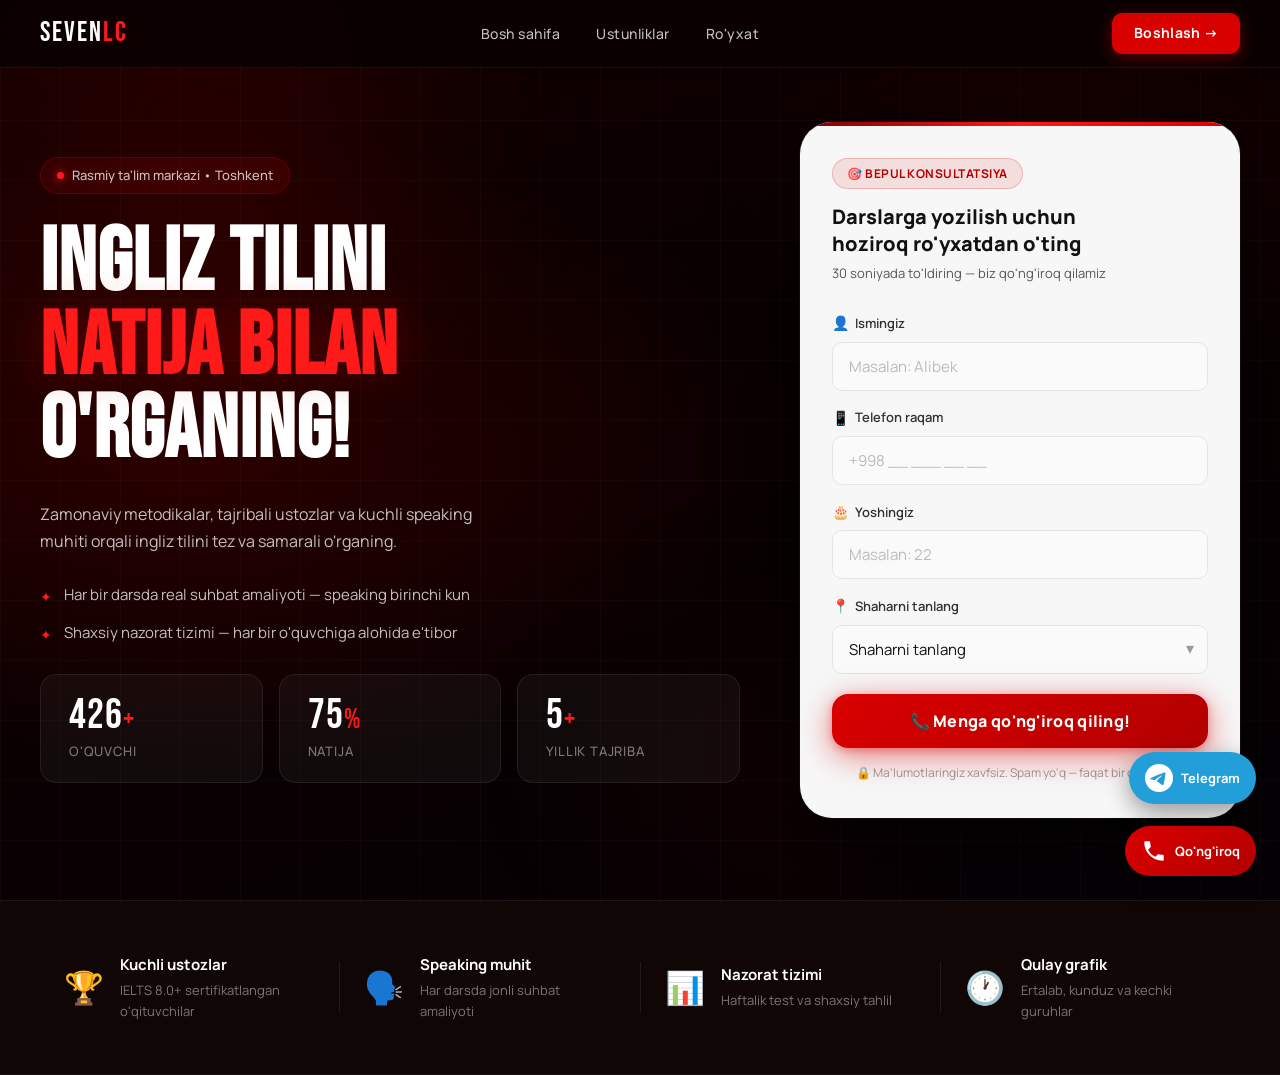
==== index (1).html @ 6c88134f "Add files via upload" ====
<!DOCTYPE html>
<html lang="uz">
<head>
  <meta charset="UTF-8" />
  <meta name="viewport" content="width=device-width, initial-scale=1.0"/>
  <title>SEVEN LC — Ingliz tili markazi</title>
  <link rel="stylesheet" href="style.css" />
  <!-- Google Fonts: Display + Body juftligi -->
  <link href="https://fonts.googleapis.com/css2?family=Bebas+Neue&family=Manrope:wght@300;400;500;600;700;800&display=swap" rel="stylesheet"/>
</head>
<body>

  <!-- ===== STICKY NAVBAR ===== -->
  <nav class="navbar" id="navbar">
    <div class="nav-inner">
      <div class="nav-logo">
        <span class="logo-seven">SEVEN</span><span class="logo-lc">LC</span>
      </div>
      <ul class="nav-links">
        <li><a href="#hero">Bosh sahifa</a></li>
        <li><a href="#features">Ustunliklar</a></li>
        <li><a href="#form">Ro'yxat</a></li>
      </ul>
      <a href="#form" class="nav-cta">Boshlash →</a>
    </div>
  </nav>

  <!-- ===== HERO SECTION ===== -->
  <section class="hero" id="hero">

    <!-- Fon dekorativ elementlari -->
    <div class="bg-orb orb1"></div>
    <div class="bg-orb orb2"></div>
    <div class="grid-lines"></div>

    <div class="hero-inner">

      <!-- ===== CHAP TOMON: Kontent ===== -->
      <div class="hero-left">

        <!-- Logo -->
        <div class="brand-badge">
          <span class="badge-dot"></span>
          <span>Rasmiy ta'lim markazi • Toshkent</span>
        </div>

        <!-- Asosiy sarlavha -->
        <h1 class="headline">
          Ingliz tilini<br/>
          <span class="headline-accent">natija bilan</span><br/>
          o'rganing!
        </h1>

        <!-- Kichik tavsif -->
        <p class="subtitle">
          Zamonaviy metodikalar, tajribali ustozlar va kuchli speaking muhiti orqali
          ingliz tilini tez va samarali o'rganing.
        </p>

        <!-- Foyda bandlari -->
        <ul class="benefits">
          <li>
            <span class="benefit-icon">✦</span>
            <span>Har bir darsda real suhbat amaliyoti — speaking birinchi kun</span>
          </li>
          <li>
            <span class="benefit-icon">✦</span>
            <span>Shaxsiy nazorat tizimi — har bir o'quvchiga alohida e'tibor</span>
          </li>
        </ul>

        <!-- Statistika kartalar -->
        <div class="stats-row">
          <div class="stat-card">
            <span class="stat-number">500<span class="stat-plus">+</span></span>
            <span class="stat-label">o'quvchi</span>
          </div>
          <div class="stat-card">
            <span class="stat-number">90<span class="stat-plus">%</span></span>
            <span class="stat-label">natija</span>
          </div>
          <div class="stat-card">
            <span class="stat-number">7<span class="stat-plus">+</span></span>
            <span class="stat-label">yillik tajriba</span>
          </div>
        </div>

      </div>

      <!-- ===== O'NG TOMON: Lead forma ===== -->
      <div class="hero-right">
        <div class="form-card" id="form">

          <!-- Forma sarlavhasi -->
          <div class="form-header">
            <div class="form-badge">🎯 Bepul konsultatsiya</div>
            <h2 class="form-title">
              Darslarga yozilish uchun<br/>hoziroq ro'yxatdan o'ting
            </h2>
            <p class="form-subtitle">30 soniyada to'ldiring — biz qo'ng'iroq qilamiz</p>
          </div>

          <!-- Forma -->
          <div class="lead-form" id="leadForm">

            <div class="field-group">
              <label class="field-label">
                <span class="label-icon">👤</span> Ismingiz
              </label>
              <input
                type="text"
                id="nameInput"
                class="field-input"
                placeholder="Masalan: Alibek"
                autocomplete="off"
              />
            </div>

            <div class="field-group">
              <label class="field-label">
                <span class="label-icon">📱</span> Telefon raqam
              </label>
              <input
                type="tel"
                id="phoneInput"
                class="field-input"
                placeholder="+998 __ ___ __ __"
                autocomplete="off"
              />
            </div>

            <div class="field-group">
              <label class="field-label">
                <span class="label-icon">🎂</span> Yoshingiz
              </label>
              <input
                type="number"
                id="ageInput"
                class="field-input"
                placeholder="Masalan: 22"
                min="5"
                max="70"
              />
            </div>

            <div class="field-group">
              <label class="field-label">
                <span class="label-icon">📍</span> Shaharni tanlang
              </label>
              <div class="select-wrapper">
                <select id="citySelect" class="field-input field-select">
                  <option value="" disabled selected>Shaharni tanlang</option>
                  <option value="toshkent">Toshkent</option>
                  <option value="samarkand">Samarqand</option>
                  <option value="buxoro">Buxoro</option>
                  <option value="namangan">Namangan</option>
                  <option value="andijon">Andijon</option>
                  <option value="fargona">Farg'ona</option>
                  <option value="qarshi">Qarshi</option>
                  <option value="nukus">Nukus</option>
                  <option value="other">Boshqa shahar</option>
                </select>
                <span class="select-arrow">▾</span>
              </div>
            </div>

            <!-- Yuborish tugmasi -->
            <button class="submit-btn" id="submitBtn" onclick="submitForm()">
              <span class="btn-text">📞 Menga qo'ng'iroq qiling!</span>
              <span class="btn-shine"></span>
            </button>

            <!-- Ishonch belgisi -->
            <p class="trust-note">
              🔒 Ma'lumotlaringiz xavfsiz. Spam yo'q — faqat bir qo'ng'iroq.
            </p>

          </div>

          <!-- Muvaffaqiyat xabari (JavaScript tomonidan ko'rsatiladi) -->
          <div class="success-message" id="successMessage">
            <div class="success-icon">🎉</div>
            <h3 class="success-title">Tabriklaymiz!</h3>
            <p class="success-text">
              Siz muvaffaqiyatli ro'yxatdan o'tdingiz.<br/>
              Tez orada mutaxassisimiz siz bilan bog'lanadi!
            </p>
            <div class="success-timer">
              <span class="timer-dot"></span>
              Odatda <strong>15 daqiqa</strong> ichida qo'ng'iroq qilamiz
            </div>
          </div>

        </div>
      </div>
      <!-- /hero-right -->

    </div>
    <!-- /hero-inner -->

  </section>
  <!-- /hero -->

  <!-- ===== FEATURE BAR ===== -->
  <section class="feature-bar" id="features">
    <div class="feature-bar-inner">

      <div class="feature-card">
        <div class="feature-icon">🏆</div>
        <div class="feature-content">
          <span class="feature-title">Kuchli ustozlar</span>
          <span class="feature-desc">IELTS 8.0+ sertifikatlangan o'qituvchilar</span>
        </div>
      </div>

      <div class="feature-divider"></div>

      <div class="feature-card">
        <div class="feature-icon">🗣️</div>
        <div class="feature-content">
          <span class="feature-title">Speaking muhit</span>
          <span class="feature-desc">Har darsda jonli suhbat amaliyoti</span>
        </div>
      </div>

      <div class="feature-divider"></div>

      <div class="feature-card">
        <div class="feature-icon">📊</div>
        <div class="feature-content">
          <span class="feature-title">Nazorat tizimi</span>
          <span class="feature-desc">Haftalik test va shaxsiy tahlil</span>
        </div>
      </div>

      <div class="feature-divider"></div>

      <div class="feature-card">
        <div class="feature-icon">🕐</div>
        <div class="feature-content">
          <span class="feature-title">Qulay grafik</span>
          <span class="feature-desc">Ertalab, kunduz va kechki guruhlar</span>
        </div>
      </div>

    </div>
  </section>
  <!-- /feature-bar -->

  <!-- ===== FLOATING BUTTONS ===== -->
  <!-- Telegram tugmasi -->
  <a
    href="https://t.me/sevenlc"
    target="_blank"
    class="float-btn float-telegram"
    title="Telegram orqali yozing"
  >
    <svg width="28" height="28" viewBox="0 0 24 24" fill="white">
      <path d="M11.944 0A12 12 0 0 0 0 12a12 12 0 0 0 12 12 12 12 0 0 0 12-12A12 12 0 0 0 12 0a12 12 0 0 0-.056 0zm4.962 7.224c.1-.002.321.023.465.14a.506.506 0 0 1 .171.325c.016.093.036.306.02.472-.18 1.898-.962 6.502-1.36 8.627-.168.9-.499 1.201-.82 1.23-.696.065-1.225-.46-1.9-.902-1.056-.693-1.653-1.124-2.678-1.8-1.185-.78-.417-1.21.258-1.91.177-.184 3.247-2.977 3.307-3.23.007-.032.014-.15-.056-.212s-.174-.041-.249-.024c-.106.024-1.793 1.14-5.061 3.345-.48.33-.913.49-1.302.48-.428-.008-1.252-.241-1.865-.44-.752-.245-1.349-.374-1.297-.789.027-.216.325-.437.893-.663 3.498-1.524 5.83-2.529 6.998-3.014 3.332-1.386 4.025-1.627 4.476-1.635z"/>
    </svg>
    <span class="float-label">Telegram</span>
  </a>

  <!-- Telefon tugmasi -->
  <a
    href="tel:+998901234567"
    class="float-btn float-phone"
    title="Qo'ng'iroq qiling"
  >
    <svg width="26" height="26" viewBox="0 0 24 24" fill="white">
      <path d="M6.62 10.79c1.44 2.83 3.76 5.14 6.59 6.59l2.2-2.2c.27-.27.67-.36 1.02-.24 1.12.37 2.33.57 3.57.57.55 0 1 .45 1 1V20c0 .55-.45 1-1 1-9.39 0-17-7.61-17-17 0-.55.45-1 1-1h3.5c.55 0 1 .45 1 1 0 1.25.2 2.45.57 3.57.11.35.03.74-.25 1.02l-2.2 2.2z"/>
    </svg>
    <span class="float-label">Qo'ng'iroq</span>
  </a>

  <script src="script.js"></script>
</body>
</html>
---- style.css ----
/* =====================================================
   SEVEN LC — Premium Red Landing Page
   Muallif: Claude | Dizayn: Dark Luxury Red
   ===================================================== */

/* ===== CSS O'ZGARUVCHILARI (Design Tokens) ===== */
:root {
  --red-900: #1a0000;
  --red-800: #2d0000;
  --red-700: #4a0000;
  --red-600: #7a0000;
  --red-500: #b30000;
  --red-400: #d90000;
  --red-300: #ff1a1a;
  --red-glow: rgba(217, 0, 0, 0.35);
  --red-soft: rgba(217, 0, 0, 0.12);

  --dark-bg: #0a0000;
  --dark-card: rgba(255,255,255,0.97);
  --dark-surface: rgba(255,255,255,0.04);

  --text-white: #ffffff;
  --text-light: rgba(255,255,255,0.75);
  --text-muted: rgba(255,255,255,0.45);
  --text-dark: #111111;
  --text-gray: #555555;

  --radius-sm: 10px;
  --radius-md: 16px;
  --radius-lg: 24px;
  --radius-xl: 32px;

  --shadow-red: 0 0 40px rgba(217,0,0,0.25), 0 0 80px rgba(217,0,0,0.1);
  --shadow-card: 0 32px 80px rgba(0,0,0,0.6), 0 8px 24px rgba(0,0,0,0.4);
  --shadow-btn: 0 8px 32px rgba(217,0,0,0.5), 0 2px 8px rgba(217,0,0,0.3);

  --font-display: 'Bebas Neue', sans-serif;
  --font-body: 'Manrope', sans-serif;

  --transition: all 0.3s cubic-bezier(0.4, 0, 0.2, 1);
}

/* ===== RESET & BASE ===== */
*, *::before, *::after {
  margin: 0;
  padding: 0;
  box-sizing: border-box;
}

html {
  scroll-behavior: smooth;
}

body {
  font-family: var(--font-body);
  background-color: var(--dark-bg);
  color: var(--text-white);
  min-height: 100vh;
  overflow-x: hidden;
  line-height: 1.6;
}

/* =====================================================
   NAVBAR
   ===================================================== */
.navbar {
  position: fixed;
  top: 0;
  left: 0;
  right: 0;
  z-index: 1000;
  padding: 0 40px;
  height: 68px;
  background: rgba(10, 0, 0, 0.85);
  backdrop-filter: blur(20px);
  -webkit-backdrop-filter: blur(20px);
  border-bottom: 1px solid rgba(255,255,255,0.06);
  transition: var(--transition);
}

.navbar.scrolled {
  background: rgba(10, 0, 0, 0.97);
  box-shadow: 0 4px 30px rgba(0,0,0,0.5);
}

.nav-inner {
  max-width: 1280px;
  margin: 0 auto;
  height: 100%;
  display: flex;
  align-items: center;
  justify-content: space-between;
}

/* Logo */
.nav-logo {
  font-family: var(--font-display);
  font-size: 28px;
  letter-spacing: 2px;
}
.logo-seven { color: var(--text-white); }
.logo-lc {
  color: var(--red-300);
  text-shadow: 0 0 20px var(--red-glow);
}

/* Nav links */
.nav-links {
  display: flex;
  list-style: none;
  gap: 36px;
}
.nav-links a {
  color: var(--text-light);
  text-decoration: none;
  font-size: 14px;
  font-weight: 500;
  letter-spacing: 0.5px;
  transition: var(--transition);
}
.nav-links a:hover {
  color: var(--red-300);
}

/* Nav CTA */
.nav-cta {
  background: var(--red-400);
  color: white;
  text-decoration: none;
  padding: 9px 22px;
  border-radius: var(--radius-sm);
  font-size: 14px;
  font-weight: 700;
  letter-spacing: 0.3px;
  transition: var(--transition);
  box-shadow: 0 4px 16px rgba(217,0,0,0.4);
}
.nav-cta:hover {
  background: var(--red-300);
  box-shadow: var(--shadow-btn);
  transform: translateY(-1px);
}

/* =====================================================
   HERO SECTION
   ===================================================== */
.hero {
  min-height: 100vh;
  padding: 100px 40px 60px;
  position: relative;
  overflow: hidden;
  display: flex;
  align-items: center;

  /* Gradient fon */
  background:
    radial-gradient(ellipse 80% 60% at 15% 50%, rgba(120,0,0,0.3) 0%, transparent 60%),
    radial-gradient(ellipse 60% 50% at 85% 20%, rgba(80,0,0,0.2) 0%, transparent 50%),
    linear-gradient(160deg, #150000 0%, #0a0000 40%, #060006 100%);
}

/* Dekorativ orb-lar (fon yorituvchi elementlar) */
.bg-orb {
  position: absolute;
  border-radius: 50%;
  pointer-events: none;
  filter: blur(80px);
}
.orb1 {
  width: 600px;
  height: 600px;
  background: radial-gradient(circle, rgba(180,0,0,0.18) 0%, transparent 70%);
  top: -150px;
  left: -100px;
  animation: orbFloat 8s ease-in-out infinite;
}
.orb2 {
  width: 400px;
  height: 400px;
  background: radial-gradient(circle, rgba(100,0,0,0.15) 0%, transparent 70%);
  bottom: -80px;
  right: 300px;
  animation: orbFloat 10s ease-in-out infinite reverse;
}

/* Grid chiziqlar (fon pattern) */
.grid-lines {
  position: absolute;
  inset: 0;
  background-image:
    linear-gradient(rgba(255,255,255,0.025) 1px, transparent 1px),
    linear-gradient(90deg, rgba(255,255,255,0.025) 1px, transparent 1px);
  background-size: 60px 60px;
  pointer-events: none;
}

@keyframes orbFloat {
  0%, 100% { transform: translateY(0px) scale(1); }
  50% { transform: translateY(-30px) scale(1.05); }
}

/* Hero ichki tartib */
.hero-inner {
  max-width: 1280px;
  margin: 0 auto;
  width: 100%;
  display: grid;
  grid-template-columns: 1fr 440px;
  gap: 60px;
  align-items: center;
  position: relative;
  z-index: 1;
}

/* =====================================================
   CHAP TOMON — Kontent
   ===================================================== */
.hero-left {
  display: flex;
  flex-direction: column;
  gap: 28px;
}

/* Brand badge */
.brand-badge {
  display: inline-flex;
  align-items: center;
  gap: 8px;
  background: var(--red-soft);
  border: 1px solid rgba(217,0,0,0.25);
  border-radius: 50px;
  padding: 7px 16px;
  font-size: 13px;
  color: var(--text-light);
  font-weight: 500;
  width: fit-content;
  animation: fadeSlideDown 0.6s ease both;
}
.badge-dot {
  width: 7px;
  height: 7px;
  border-radius: 50%;
  background: var(--red-300);
  box-shadow: 0 0 8px var(--red-300);
  animation: pulse 2s infinite;
}

@keyframes pulse {
  0%, 100% { opacity: 1; transform: scale(1); }
  50% { opacity: 0.6; transform: scale(1.3); }
}

/* Asosiy sarlavha */
.headline {
  font-family: var(--font-display);
  font-size: clamp(52px, 7vw, 88px);
  line-height: 0.95;
  letter-spacing: 1px;
  color: var(--text-white);
  animation: fadeSlideDown 0.7s ease 0.1s both;
}
.headline-accent {
  color: var(--red-300);
  text-shadow: var(--shadow-red);
  display: inline-block;
  position: relative;
}

/* Tavsif matni */
.subtitle {
  font-size: 16px;
  color: var(--text-light);
  line-height: 1.7;
  max-width: 480px;
  font-weight: 400;
  animation: fadeSlideDown 0.7s ease 0.2s both;
}

/* Foyda bandlari */
.benefits {
  list-style: none;
  display: flex;
  flex-direction: column;
  gap: 12px;
  animation: fadeSlideDown 0.7s ease 0.3s both;
}
.benefits li {
  display: flex;
  align-items: flex-start;
  gap: 12px;
  font-size: 15px;
  color: var(--text-light);
}
.benefit-icon {
  color: var(--red-300);
  font-size: 14px;
  margin-top: 3px;
  flex-shrink: 0;
}

/* ===== STATISTIKA KARTALAR ===== */
.stats-row {
  display: flex;
  gap: 16px;
  animation: fadeSlideDown 0.7s ease 0.4s both;
}

.stat-card {
  background: var(--dark-surface);
  border: 1px solid rgba(255,255,255,0.08);
  border-radius: var(--radius-md);
  padding: 20px 28px;
  display: flex;
  flex-direction: column;
  gap: 4px;
  flex: 1;
  position: relative;
  overflow: hidden;
  transition: var(--transition);
  cursor: default;
}
.stat-card::before {
  content: '';
  position: absolute;
  top: 0;
  left: 0;
  right: 0;
  height: 2px;
  background: linear-gradient(90deg, var(--red-400), var(--red-300));
  opacity: 0;
  transition: var(--transition);
}
.stat-card:hover {
  border-color: rgba(217,0,0,0.3);
  background: rgba(217,0,0,0.08);
  transform: translateY(-3px);
}
.stat-card:hover::before {
  opacity: 1;
}

.stat-number {
  font-family: var(--font-display);
  font-size: 42px;
  color: var(--text-white);
  line-height: 1;
  letter-spacing: 1px;
}
.stat-plus {
  color: var(--red-300);
  font-size: 28px;
}
.stat-label {
  font-size: 13px;
  color: var(--text-muted);
  font-weight: 500;
  text-transform: uppercase;
  letter-spacing: 0.8px;
}

/* =====================================================
   O'NG TOMON — Lead Forma
   ===================================================== */
.hero-right {
  animation: fadeSlideUp 0.8s ease 0.2s both;
}

.form-card {
  background: var(--dark-card);
  border-radius: var(--radius-xl);
  padding: 36px 32px;
  box-shadow: var(--shadow-card), 0 0 0 1px rgba(255,255,255,0.08);
  position: relative;
  overflow: hidden;
}

/* Forma yuqori dekoratsiyasi */
.form-card::before {
  content: '';
  position: absolute;
  top: 0;
  left: 0;
  right: 0;
  height: 4px;
  background: linear-gradient(90deg, var(--red-600), var(--red-300), var(--red-400));
}

/* Forma sarlavhasi */
.form-header {
  margin-bottom: 28px;
}
.form-badge {
  display: inline-block;
  background: rgba(217,0,0,0.1);
  color: var(--red-500);
  border: 1px solid rgba(217,0,0,0.2);
  border-radius: 50px;
  padding: 5px 14px;
  font-size: 12px;
  font-weight: 700;
  letter-spacing: 0.5px;
  text-transform: uppercase;
  margin-bottom: 14px;
}
.form-title {
  font-family: var(--font-body);
  font-size: 20px;
  font-weight: 800;
  color: var(--text-dark);
  line-height: 1.35;
  margin-bottom: 6px;
}
.form-subtitle {
  font-size: 13px;
  color: var(--text-gray);
}

/* ===== FORMA MAYDONLARI ===== */
.lead-form {
  display: flex;
  flex-direction: column;
  gap: 16px;
}

.field-group {
  display: flex;
  flex-direction: column;
  gap: 7px;
}

.field-label {
  font-size: 13px;
  font-weight: 600;
  color: #333;
  display: flex;
  align-items: center;
  gap: 6px;
}
.label-icon { font-size: 14px; }

.field-input {
  width: 100%;
  padding: 13px 16px;
  border: 1.5px solid #e5e5e5;
  border-radius: var(--radius-sm);
  font-size: 15px;
  font-family: var(--font-body);
  color: var(--text-dark);
  background: #fafafa;
  transition: var(--transition);
  outline: none;
  appearance: none;
  -webkit-appearance: none;
}
.field-input:focus {
  border-color: var(--red-400);
  background: white;
  box-shadow: 0 0 0 4px rgba(217,0,0,0.08);
}
.field-input::placeholder {
  color: #bbb;
}
.field-input:hover:not(:focus) {
  border-color: #ccc;
}

/* Select wrapper */
.select-wrapper {
  position: relative;
}
.field-select {
  cursor: pointer;
  padding-right: 40px;
}
.select-arrow {
  position: absolute;
  right: 14px;
  top: 50%;
  transform: translateY(-50%);
  color: #999;
  font-size: 16px;
  pointer-events: none;
}

/* ===== YUBORISH TUGMASI ===== */
.submit-btn {
  width: 100%;
  padding: 16px 24px;
  background: linear-gradient(135deg, var(--red-400), var(--red-500));
  color: white;
  border: none;
  border-radius: var(--radius-md);
  font-size: 16px;
  font-weight: 800;
  font-family: var(--font-body);
  cursor: pointer;
  transition: var(--transition);
  position: relative;
  overflow: hidden;
  margin-top: 4px;
  letter-spacing: 0.3px;
  box-shadow: var(--shadow-btn);
}
.submit-btn:hover {
  background: linear-gradient(135deg, var(--red-300), var(--red-400));
  transform: translateY(-2px);
  box-shadow: 0 12px 40px rgba(217,0,0,0.6);
}
.submit-btn:active {
  transform: translateY(0);
}

/* Tugma yaltirash effekti */
.btn-shine {
  position: absolute;
  top: 0;
  left: -100%;
  width: 60%;
  height: 100%;
  background: linear-gradient(90deg, transparent, rgba(255,255,255,0.25), transparent);
  transform: skewX(-20deg);
  animation: btnShine 3s infinite;
}
@keyframes btnShine {
  0% { left: -100%; }
  40%, 100% { left: 150%; }
}

/* Ishonch eslatmasi */
.trust-note {
  font-size: 12px;
  color: #999;
  text-align: center;
  line-height: 1.5;
}

/* =====================================================
   MUVAFFAQIYAT XABARI
   ===================================================== */
.success-message {
  display: none; /* JavaScript tomonidan ko'rsatiladi */
  flex-direction: column;
  align-items: center;
  text-align: center;
  padding: 20px 0;
  animation: successPop 0.5s cubic-bezier(0.175, 0.885, 0.32, 1.275) both;
}
.success-message.visible {
  display: flex;
}

.success-icon {
  font-size: 64px;
  margin-bottom: 16px;
  animation: iconBounce 0.6s cubic-bezier(0.175, 0.885, 0.32, 1.275) 0.2s both;
}
.success-title {
  font-size: 26px;
  font-weight: 800;
  color: var(--text-dark);
  margin-bottom: 10px;
}
.success-text {
  font-size: 15px;
  color: var(--text-gray);
  line-height: 1.6;
  margin-bottom: 20px;
}
.success-timer {
  display: flex;
  align-items: center;
  gap: 8px;
  background: rgba(217,0,0,0.08);
  border: 1px solid rgba(217,0,0,0.15);
  border-radius: 50px;
  padding: 10px 20px;
  font-size: 13px;
  color: var(--red-600);
  font-weight: 500;
}
.timer-dot {
  width: 8px;
  height: 8px;
  border-radius: 50%;
  background: var(--red-400);
  animation: pulse 1.5s infinite;
}

@keyframes successPop {
  from { opacity: 0; transform: scale(0.8); }
  to { opacity: 1; transform: scale(1); }
}
@keyframes iconBounce {
  from { transform: scale(0) rotate(-15deg); }
  to { transform: scale(1) rotate(0); }
}

/* =====================================================
   FEATURE BAR (Quyi qism)
   ===================================================== */
.feature-bar {
  background: rgba(255,255,255,0.025);
  border-top: 1px solid rgba(255,255,255,0.06);
  border-bottom: 1px solid rgba(255,255,255,0.06);
  padding: 36px 40px;
}

.feature-bar-inner {
  max-width: 1280px;
  margin: 0 auto;
  display: flex;
  align-items: center;
  gap: 0;
}

.feature-card {
  flex: 1;
  display: flex;
  align-items: center;
  gap: 16px;
  padding: 16px 24px;
  border-radius: var(--radius-md);
  transition: var(--transition);
  cursor: default;
}
.feature-card:hover {
  background: rgba(217,0,0,0.07);
}
.feature-card:hover .feature-icon {
  transform: scale(1.15);
}

.feature-icon {
  font-size: 32px;
  flex-shrink: 0;
  transition: var(--transition);
}

.feature-content {
  display: flex;
  flex-direction: column;
  gap: 3px;
}
.feature-title {
  font-size: 15px;
  font-weight: 700;
  color: var(--text-white);
}
.feature-desc {
  font-size: 13px;
  color: var(--text-muted);
}

/* Ajratuvchi chiziq */
.feature-divider {
  width: 1px;
  height: 50px;
  background: rgba(255,255,255,0.08);
  flex-shrink: 0;
}

/* =====================================================
   FLOATING BUTTONS
   ===================================================== */
.float-btn {
  position: fixed;
  right: 24px;
  display: flex;
  align-items: center;
  gap: 8px;
  padding: 12px 16px;
  border-radius: 50px;
  text-decoration: none;
  font-family: var(--font-body);
  font-size: 13px;
  font-weight: 700;
  color: white;
  z-index: 900;
  transition: var(--transition);
  box-shadow: 0 8px 24px rgba(0,0,0,0.4);
  white-space: nowrap;
}

/* Telegram tugmasi (pastdan ikkinchi) */
.float-telegram {
  bottom: 96px;
  background: #229ED9;
}
.float-telegram:hover {
  background: #1a8bbf;
  transform: translateX(-4px) scale(1.03);
  box-shadow: 0 12px 32px rgba(34,158,217,0.5);
}

/* Telefon tugmasi (eng pastda) */
.float-phone {
  bottom: 24px;
  background: linear-gradient(135deg, var(--red-400), var(--red-500));
}
.float-phone:hover {
  background: linear-gradient(135deg, var(--red-300), var(--red-400));
  transform: translateX(-4px) scale(1.03);
  box-shadow: 0 12px 32px rgba(217,0,0,0.5);
}

/* =====================================================
   ANIMATSIYALAR (Sahifa yuklanganda)
   ===================================================== */
@keyframes fadeSlideDown {
  from {
    opacity: 0;
    transform: translateY(-20px);
  }
  to {
    opacity: 1;
    transform: translateY(0);
  }
}

@keyframes fadeSlideUp {
  from {
    opacity: 0;
    transform: translateY(30px);
  }
  to {
    opacity: 1;
    transform: translateY(0);
  }
}

/* =====================================================
   MOBILE RESPONSIVE (768px dan kichik)
   ===================================================== */
@media (max-width: 900px) {
  .hero-inner {
    grid-template-columns: 1fr;
    gap: 40px;
  }

  .hero {
    padding: 90px 24px 50px;
  }

  .hero-left {
    gap: 22px;
  }

  .headline {
    font-size: clamp(44px, 12vw, 68px);
  }

  .stats-row {
    gap: 10px;
  }
  .stat-card {
    padding: 16px 20px;
  }
  .stat-number {
    font-size: 34px;
  }

  .form-card {
    padding: 28px 22px;
  }

  .navbar {
    padding: 0 20px;
  }
  .nav-links {
    display: none;
  }

  .feature-bar {
    padding: 24px 20px;
  }
  .feature-bar-inner {
    flex-direction: column;
    gap: 0;
  }
  .feature-card {
    width: 100%;
  }
  .feature-divider {
    width: 100%;
    height: 1px;
    margin: 4px 0;
  }

  .float-btn .float-label {
    display: none;
  }
  .float-btn {
    width: 52px;
    height: 52px;
    padding: 0;
    justify-content: center;
    border-radius: 50%;
  }
}

@media (max-width: 480px) {
  .stats-row {
    flex-direction: column;
  }
  .stat-card {
    flex-direction: row;
    align-items: center;
    gap: 12px;
  }
}
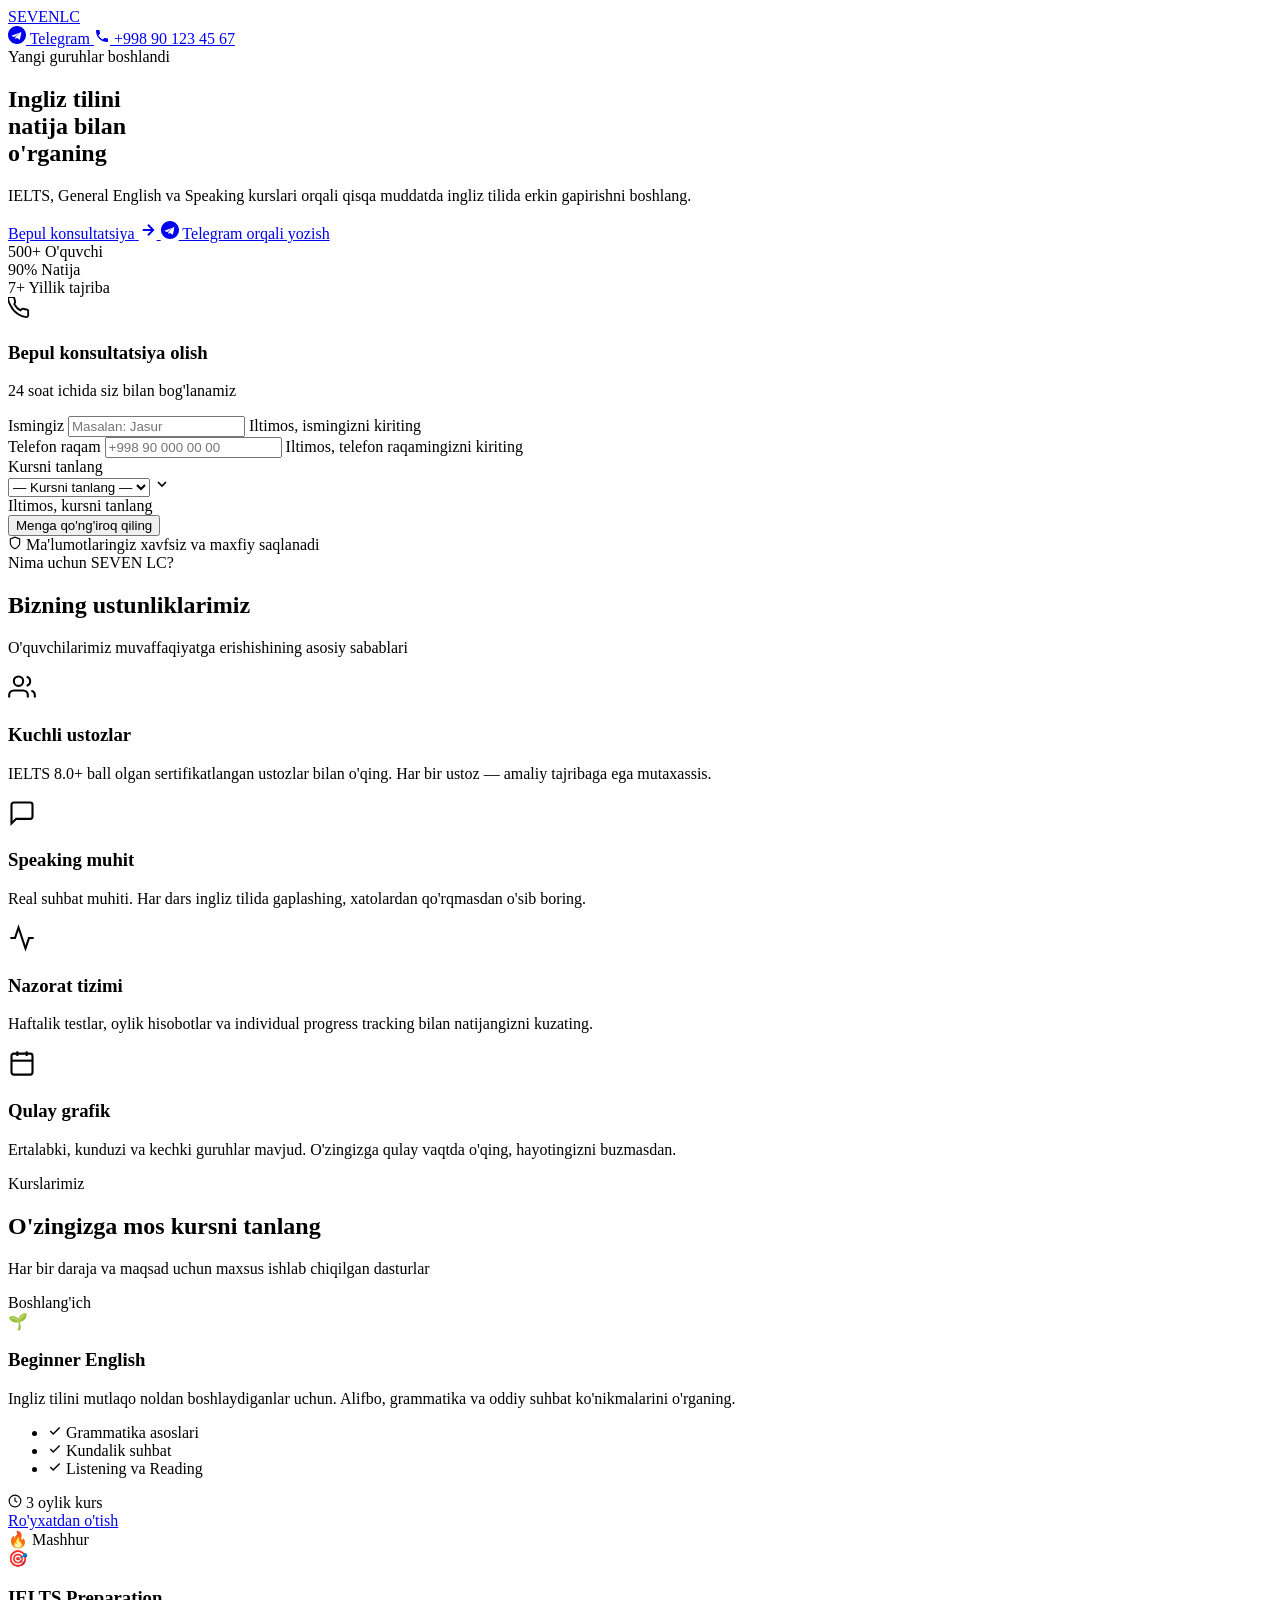
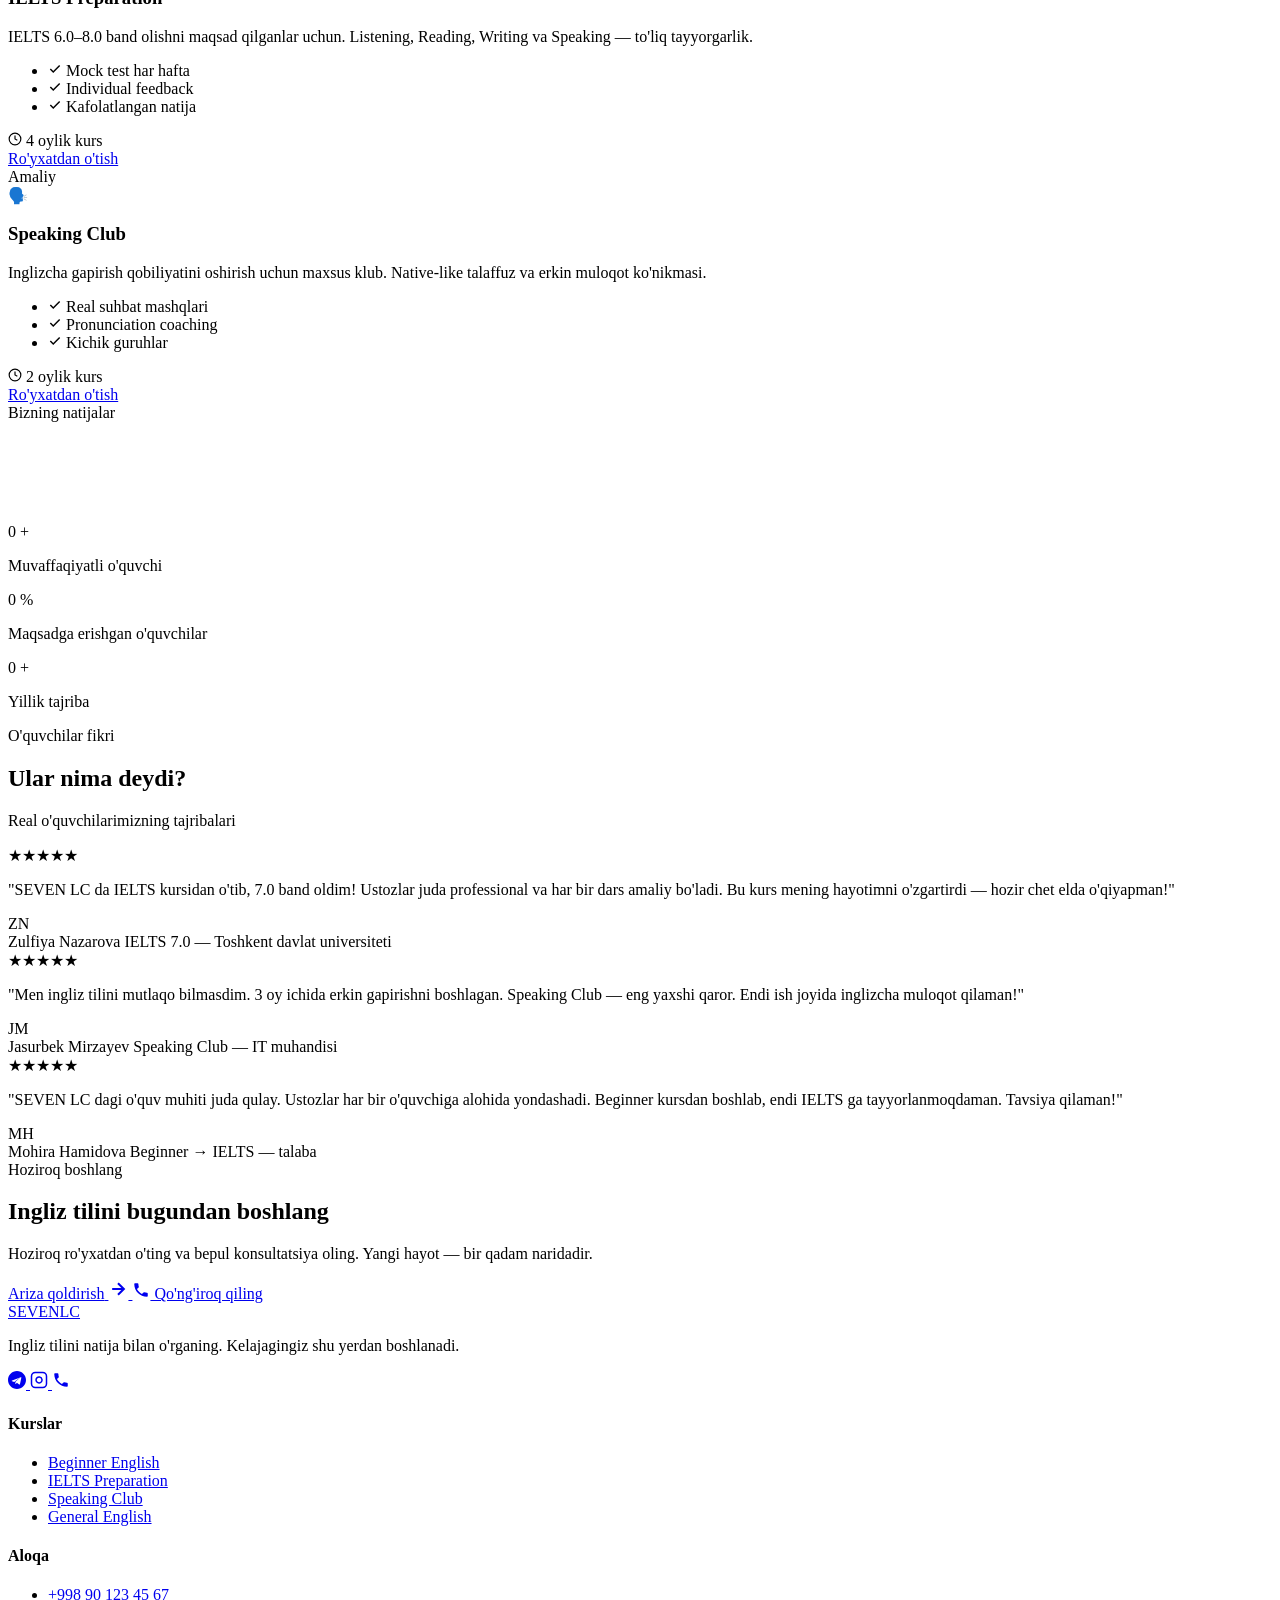
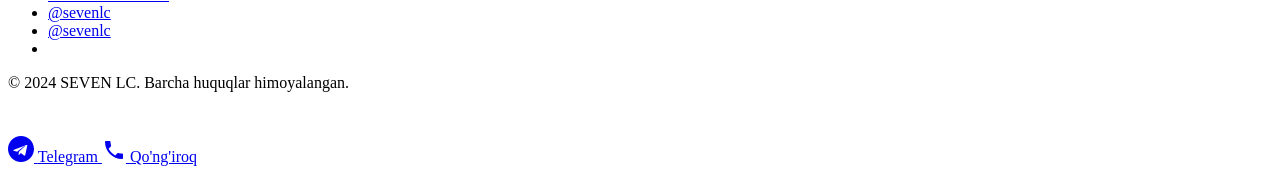
==== commit e1208e02: "Add files via upload" ====
--- a/index (1).html
+++ b/index (1).html
@@ -2,274 +2,446 @@
 <html lang="uz">
 <head>
   <meta charset="UTF-8" />
-  <meta name="viewport" content="width=device-width, initial-scale=1.0"/>
-  <title>SEVEN LC — Ingliz tili markazi</title>
+  <meta name="viewport" content="width=device-width, initial-scale=1.0" />
+  <meta name="description" content="SEVEN LC — IELTS, General English va Speaking kurslari orqali ingliz tilini tez va natija bilan o'rganing. Bepul konsultatsiya oling!" />
+  <meta name="keywords" content="ingliz tili kurslari, IELTS tayyorgarlik, Speaking club, English learning Uzbekistan" />
+  <meta property="og:title" content="SEVEN LC — Ingliz tilini natija bilan o'rganing" />
+  <meta property="og:description" content="500+ o'quvchi, 90% natija, 7+ yillik tajriba. Bepul konsultatsiya oling!" />
+  <title>SEVEN LC — Ingliz tilini natija bilan o'rganing</title>
+
+  <!-- Google Fonts -->
+  <link rel="preconnect" href="https://fonts.googleapis.com" />
+  <link rel="preconnect" href="https://fonts.gstatic.com" crossorigin />
+  <link href="https://fonts.googleapis.com/css2?family=Syne:wght@400;600;700;800&family=DM+Sans:wght@300;400;500;600&display=swap" rel="stylesheet" />
+
   <link rel="stylesheet" href="style.css" />
-  <!-- Google Fonts: Display + Body juftligi -->
-  <link href="https://fonts.googleapis.com/css2?family=Bebas+Neue&family=Manrope:wght@300;400;500;600;700;800&display=swap" rel="stylesheet"/>
 </head>
 <body>
 
-  <!-- ===== STICKY NAVBAR ===== -->
+  <!-- ========== STICKY NAVBAR ========== -->
   <nav class="navbar" id="navbar">
-    <div class="nav-inner">
-      <div class="nav-logo">
+    <div class="nav-container">
+      <!-- Logo -->
+      <a href="#" class="nav-logo">
         <span class="logo-seven">SEVEN</span><span class="logo-lc">LC</span>
-      </div>
-      <ul class="nav-links">
-        <li><a href="#hero">Bosh sahifa</a></li>
-        <li><a href="#features">Ustunliklar</a></li>
-        <li><a href="#form">Ro'yxat</a></li>
-      </ul>
-      <a href="#form" class="nav-cta">Boshlash →</a>
+      </a>
+
+      <!-- Nav Actions -->
+      <div class="nav-actions">
+        <a href="https://t.me/sevenlc" target="_blank" class="btn-telegram-nav">
+          <svg width="18" height="18" viewBox="0 0 24 24" fill="currentColor"><path d="M12 0C5.373 0 0 5.373 0 12s5.373 12 12 12 12-5.373 12-12S18.627 0 12 0zm5.894 8.221-1.97 9.28c-.145.658-.537.818-1.084.508l-3-2.21-1.447 1.394c-.16.16-.295.295-.605.295l.213-3.053 5.56-5.023c.242-.213-.054-.333-.373-.12L8.32 14.617l-2.96-.924c-.64-.203-.657-.64.136-.954l11.57-4.461c.537-.194 1.006.131.828.943z"/></svg>
+          Telegram
+        </a>
+        <a href="tel:+998901234567" class="btn-phone-nav">
+          <svg width="16" height="16" viewBox="0 0 24 24" fill="currentColor"><path d="M6.62 10.79c1.44 2.83 3.76 5.14 6.59 6.59l2.2-2.2c.27-.27.67-.36 1.02-.24 1.12.37 2.33.57 3.57.57.55 0 1 .45 1 1V20c0 .55-.45 1-1 1-9.39 0-17-7.61-17-17 0-.55.45-1 1-1h3.5c.55 0 1 .45 1 1 0 1.25.2 2.45.57 3.57.11.35.03.74-.25 1.02l-2.2 2.2z"/></svg>
+          +998 90 123 45 67
+        </a>
+      </div>
     </div>
   </nav>
 
-  <!-- ===== HERO SECTION ===== -->
-  <section class="hero" id="hero">
-
-    <!-- Fon dekorativ elementlari -->
-    <div class="bg-orb orb1"></div>
-    <div class="bg-orb orb2"></div>
-    <div class="grid-lines"></div>
-
-    <div class="hero-inner">
-
-      <!-- ===== CHAP TOMON: Kontent ===== -->
-      <div class="hero-left">
-
-        <!-- Logo -->
-        <div class="brand-badge">
+  <!-- ========== HERO SECTION ========== -->
+  <section class="hero" id="home">
+    <!-- Background decorations -->
+    <div class="hero-bg-orb orb-1"></div>
+    <div class="hero-bg-orb orb-2"></div>
+    <div class="hero-grid"></div>
+
+    <div class="hero-container">
+      <!-- Left: Headline + CTA -->
+      <div class="hero-left reveal">
+        <div class="hero-badge">
           <span class="badge-dot"></span>
-          <span>Rasmiy ta'lim markazi • Toshkent</span>
-        </div>
-
-        <!-- Asosiy sarlavha -->
-        <h1 class="headline">
+          Yangi guruhlar boshlandi
+        </div>
+
+        <h1 class="hero-headline">
           Ingliz tilini<br/>
-          <span class="headline-accent">natija bilan</span><br/>
-          o'rganing!
+          <span class="headline-gradient">natija bilan</span><br/>
+          o'rganing
         </h1>
 
-        <!-- Kichik tavsif -->
-        <p class="subtitle">
-          Zamonaviy metodikalar, tajribali ustozlar va kuchli speaking muhiti orqali
-          ingliz tilini tez va samarali o'rganing.
+        <p class="hero-sub">
+          IELTS, General English va Speaking kurslari orqali qisqa muddatda ingliz tilida erkin gapirishni boshlang.
         </p>
 
-        <!-- Foyda bandlari -->
-        <ul class="benefits">
-          <li>
-            <span class="benefit-icon">✦</span>
-            <span>Har bir darsda real suhbat amaliyoti — speaking birinchi kun</span>
-          </li>
-          <li>
-            <span class="benefit-icon">✦</span>
-            <span>Shaxsiy nazorat tizimi — har bir o'quvchiga alohida e'tibor</span>
-          </li>
-        </ul>
-
-        <!-- Statistika kartalar -->
-        <div class="stats-row">
-          <div class="stat-card">
-            <span class="stat-number">500<span class="stat-plus">+</span></span>
-            <span class="stat-label">o'quvchi</span>
-          </div>
-          <div class="stat-card">
-            <span class="stat-number">90<span class="stat-plus">%</span></span>
-            <span class="stat-label">natija</span>
-          </div>
-          <div class="stat-card">
-            <span class="stat-number">7<span class="stat-plus">+</span></span>
-            <span class="stat-label">yillik tajriba</span>
-          </div>
-        </div>
-
-      </div>
-
-      <!-- ===== O'NG TOMON: Lead forma ===== -->
-      <div class="hero-right">
-        <div class="form-card" id="form">
-
-          <!-- Forma sarlavhasi -->
-          <div class="form-header">
-            <div class="form-badge">🎯 Bepul konsultatsiya</div>
-            <h2 class="form-title">
-              Darslarga yozilish uchun<br/>hoziroq ro'yxatdan o'ting
-            </h2>
-            <p class="form-subtitle">30 soniyada to'ldiring — biz qo'ng'iroq qilamiz</p>
-          </div>
-
-          <!-- Forma -->
-          <div class="lead-form" id="leadForm">
-
-            <div class="field-group">
-              <label class="field-label">
-                <span class="label-icon">👤</span> Ismingiz
-              </label>
-              <input
-                type="text"
-                id="nameInput"
-                class="field-input"
-                placeholder="Masalan: Alibek"
-                autocomplete="off"
-              />
-            </div>
-
-            <div class="field-group">
-              <label class="field-label">
-                <span class="label-icon">📱</span> Telefon raqam
-              </label>
-              <input
-                type="tel"
-                id="phoneInput"
-                class="field-input"
-                placeholder="+998 __ ___ __ __"
-                autocomplete="off"
-              />
-            </div>
-
-            <div class="field-group">
-              <label class="field-label">
-                <span class="label-icon">🎂</span> Yoshingiz
-              </label>
-              <input
-                type="number"
-                id="ageInput"
-                class="field-input"
-                placeholder="Masalan: 22"
-                min="5"
-                max="70"
-              />
-            </div>
-
-            <div class="field-group">
-              <label class="field-label">
-                <span class="label-icon">📍</span> Shaharni tanlang
-              </label>
+        <div class="hero-btns">
+          <a href="#contact-form" class="btn-primary">
+            <span>Bepul konsultatsiya</span>
+            <svg width="18" height="18" viewBox="0 0 24 24" fill="none" stroke="currentColor" stroke-width="2.5"><path d="M5 12h14M12 5l7 7-7 7"/></svg>
+          </a>
+          <a href="https://t.me/sevenlc" target="_blank" class="btn-secondary">
+            <svg width="18" height="18" viewBox="0 0 24 24" fill="currentColor"><path d="M12 0C5.373 0 0 5.373 0 12s5.373 12 12 12 12-5.373 12-12S18.627 0 12 0zm5.894 8.221-1.97 9.28c-.145.658-.537.818-1.084.508l-3-2.21-1.447 1.394c-.16.16-.295.295-.605.295l.213-3.053 5.56-5.023c.242-.213-.054-.333-.373-.12L8.32 14.617l-2.96-.924c-.64-.203-.657-.64.136-.954l11.57-4.461c.537-.194 1.006.131.828.943z"/></svg>
+            Telegram orqali yozish
+          </a>
+        </div>
+
+        <!-- Trust indicators -->
+        <div class="trust-row">
+          <div class="trust-item">
+            <span class="trust-num">500+</span>
+            <span class="trust-label">O'quvchi</span>
+          </div>
+          <div class="trust-divider"></div>
+          <div class="trust-item">
+            <span class="trust-num">90%</span>
+            <span class="trust-label">Natija</span>
+          </div>
+          <div class="trust-divider"></div>
+          <div class="trust-item">
+            <span class="trust-num">7+</span>
+            <span class="trust-label">Yillik tajriba</span>
+          </div>
+        </div>
+      </div>
+
+      <!-- Right: Lead Form -->
+      <div class="hero-right reveal reveal-delay" id="contact-form">
+        <div class="form-card">
+          <div class="form-card-header">
+            <div class="form-icon">
+              <svg width="22" height="22" viewBox="0 0 24 24" fill="none" stroke="currentColor" stroke-width="2"><path d="M22 16.92v3a2 2 0 01-2.18 2 19.79 19.79 0 01-8.63-3.07A19.5 19.5 0 013.07 9.81a19.79 19.79 0 01-3.07-8.63A2 2 0 012 0h3a2 2 0 012 1.72c.127.96.361 1.903.7 2.81a2 2 0 01-.45 2.11L6.91 7.91a16 16 0 006.72 6.72l1.28-1.27a2 2 0 012.11-.45c.907.339 1.85.573 2.81.7A2 2 0 0122 14.92z"/></svg>
+            </div>
+            <div>
+              <h3 class="form-title">Bepul konsultatsiya olish</h3>
+              <p class="form-subtitle">24 soat ichida siz bilan bog'lanamiz</p>
+            </div>
+          </div>
+
+          <form id="leadForm" class="lead-form" novalidate>
+            <div class="form-group">
+              <label class="form-label">Ismingiz</label>
+              <input type="text" id="nameInput" class="form-input" placeholder="Masalan: Jasur" required />
+              <span class="input-error" id="nameError">Iltimos, ismingizni kiriting</span>
+            </div>
+
+            <div class="form-group">
+              <label class="form-label">Telefon raqam</label>
+              <input type="tel" id="phoneInput" class="form-input" placeholder="+998 90 000 00 00" required />
+              <span class="input-error" id="phoneError">Iltimos, telefon raqamingizni kiriting</span>
+            </div>
+
+            <div class="form-group">
+              <label class="form-label">Kursni tanlang</label>
               <div class="select-wrapper">
-                <select id="citySelect" class="field-input field-select">
-                  <option value="" disabled selected>Shaharni tanlang</option>
-                  <option value="toshkent">Toshkent</option>
-                  <option value="samarkand">Samarqand</option>
-                  <option value="buxoro">Buxoro</option>
-                  <option value="namangan">Namangan</option>
-                  <option value="andijon">Andijon</option>
-                  <option value="fargona">Farg'ona</option>
-                  <option value="qarshi">Qarshi</option>
-                  <option value="nukus">Nukus</option>
-                  <option value="other">Boshqa shahar</option>
+                <select id="courseSelect" class="form-input form-select" required>
+                  <option value="">— Kursni tanlang —</option>
+                  <option value="Beginner English">Beginner English</option>
+                  <option value="IELTS Preparation">IELTS Preparation</option>
+                  <option value="Speaking Club">Speaking Club</option>
+                  <option value="General English">General English</option>
                 </select>
-                <span class="select-arrow">▾</span>
+                <svg class="select-arrow" width="16" height="16" viewBox="0 0 24 24" fill="none" stroke="currentColor" stroke-width="2.5"><path d="M6 9l6 6 6-6"/></svg>
               </div>
-            </div>
-
-            <!-- Yuborish tugmasi -->
-            <button class="submit-btn" id="submitBtn" onclick="submitForm()">
-              <span class="btn-text">📞 Menga qo'ng'iroq qiling!</span>
-              <span class="btn-shine"></span>
+              <span class="input-error" id="courseError">Iltimos, kursni tanlang</span>
+            </div>
+
+            <button type="submit" class="btn-form" id="submitBtn">
+              <span id="btnText">Menga qo'ng'iroq qiling</span>
+              <div class="btn-loader" id="btnLoader" style="display:none;">
+                <div class="loader-dot"></div>
+                <div class="loader-dot"></div>
+                <div class="loader-dot"></div>
+              </div>
             </button>
-
-            <!-- Ishonch belgisi -->
-            <p class="trust-note">
-              🔒 Ma'lumotlaringiz xavfsiz. Spam yo'q — faqat bir qo'ng'iroq.
-            </p>
-
-          </div>
-
-          <!-- Muvaffaqiyat xabari (JavaScript tomonidan ko'rsatiladi) -->
-          <div class="success-message" id="successMessage">
-            <div class="success-icon">🎉</div>
-            <h3 class="success-title">Tabriklaymiz!</h3>
-            <p class="success-text">
-              Siz muvaffaqiyatli ro'yxatdan o'tdingiz.<br/>
-              Tez orada mutaxassisimiz siz bilan bog'lanadi!
-            </p>
-            <div class="success-timer">
-              <span class="timer-dot"></span>
-              Odatda <strong>15 daqiqa</strong> ichida qo'ng'iroq qilamiz
-            </div>
-          </div>
-
-        </div>
-      </div>
-      <!-- /hero-right -->
-
-    </div>
-    <!-- /hero-inner -->
-
-  </section>
-  <!-- /hero -->
-
-  <!-- ===== FEATURE BAR ===== -->
-  <section class="feature-bar" id="features">
-    <div class="feature-bar-inner">
-
-      <div class="feature-card">
-        <div class="feature-icon">🏆</div>
-        <div class="feature-content">
-          <span class="feature-title">Kuchli ustozlar</span>
-          <span class="feature-desc">IELTS 8.0+ sertifikatlangan o'qituvchilar</span>
-        </div>
-      </div>
-
-      <div class="feature-divider"></div>
-
-      <div class="feature-card">
-        <div class="feature-icon">🗣️</div>
-        <div class="feature-content">
-          <span class="feature-title">Speaking muhit</span>
-          <span class="feature-desc">Har darsda jonli suhbat amaliyoti</span>
-        </div>
-      </div>
-
-      <div class="feature-divider"></div>
-
-      <div class="feature-card">
-        <div class="feature-icon">📊</div>
-        <div class="feature-content">
-          <span class="feature-title">Nazorat tizimi</span>
-          <span class="feature-desc">Haftalik test va shaxsiy tahlil</span>
-        </div>
-      </div>
-
-      <div class="feature-divider"></div>
-
-      <div class="feature-card">
-        <div class="feature-icon">🕐</div>
-        <div class="feature-content">
-          <span class="feature-title">Qulay grafik</span>
-          <span class="feature-desc">Ertalab, kunduz va kechki guruhlar</span>
-        </div>
-      </div>
-
-    </div>
-  </section>
-  <!-- /feature-bar -->
-
-  <!-- ===== FLOATING BUTTONS ===== -->
-  <!-- Telegram tugmasi -->
-  <a
-    href="https://t.me/sevenlc"
-    target="_blank"
-    class="float-btn float-telegram"
-    title="Telegram orqali yozing"
-  >
-    <svg width="28" height="28" viewBox="0 0 24 24" fill="white">
-      <path d="M11.944 0A12 12 0 0 0 0 12a12 12 0 0 0 12 12 12 12 0 0 0 12-12A12 12 0 0 0 12 0a12 12 0 0 0-.056 0zm4.962 7.224c.1-.002.321.023.465.14a.506.506 0 0 1 .171.325c.016.093.036.306.02.472-.18 1.898-.962 6.502-1.36 8.627-.168.9-.499 1.201-.82 1.23-.696.065-1.225-.46-1.9-.902-1.056-.693-1.653-1.124-2.678-1.8-1.185-.78-.417-1.21.258-1.91.177-.184 3.247-2.977 3.307-3.23.007-.032.014-.15-.056-.212s-.174-.041-.249-.024c-.106.024-1.793 1.14-5.061 3.345-.48.33-.913.49-1.302.48-.428-.008-1.252-.241-1.865-.44-.752-.245-1.349-.374-1.297-.789.027-.216.325-.437.893-.663 3.498-1.524 5.83-2.529 6.998-3.014 3.332-1.386 4.025-1.627 4.476-1.635z"/>
-    </svg>
+          </form>
+
+          <!-- Success message -->
+          <div class="success-msg" id="successMsg" style="display:none;">
+            <div class="success-icon">
+              <svg width="32" height="32" viewBox="0 0 24 24" fill="none" stroke="currentColor" stroke-width="2.5"><path d="M22 11.08V12a10 10 0 11-5.93-9.14"/><polyline points="22 4 12 14.01 9 11.01"/></svg>
+            </div>
+            <h4>Muvaffaqiyatli yuborildi!</h4>
+            <p>Tez orada siz bilan bog'lanamiz. Rahmat!</p>
+          </div>
+
+          <div class="form-guarantee">
+            <svg width="14" height="14" viewBox="0 0 24 24" fill="none" stroke="currentColor" stroke-width="2"><path d="M12 22s8-4 8-10V5l-8-3-8 3v7c0 6 8 10 8 10z"/></svg>
+            Ma'lumotlaringiz xavfsiz va maxfiy saqlanadi
+          </div>
+        </div>
+      </div>
+    </div>
+  </section>
+
+  <!-- ========== FEATURES SECTION ========== -->
+  <section class="features" id="features">
+    <div class="section-container">
+      <div class="section-header reveal">
+        <span class="section-tag">Nima uchun SEVEN LC?</span>
+        <h2 class="section-title">Bizning ustunliklarimiz</h2>
+        <p class="section-sub">O'quvchilarimiz muvaffaqiyatga erishishining asosiy sabablari</p>
+      </div>
+
+      <div class="features-grid">
+        <!-- Feature 1 -->
+        <div class="feature-card reveal">
+          <div class="feature-icon-wrap">
+            <svg width="28" height="28" viewBox="0 0 24 24" fill="none" stroke="currentColor" stroke-width="1.8"><path d="M17 21v-2a4 4 0 00-4-4H5a4 4 0 00-4 4v2"/><circle cx="9" cy="7" r="4"/><path d="M23 21v-2a4 4 0 00-3-3.87M16 3.13a4 4 0 010 7.75"/></svg>
+          </div>
+          <h3 class="feature-title">Kuchli ustozlar</h3>
+          <p class="feature-desc">IELTS 8.0+ ball olgan sertifikatlangan ustozlar bilan o'qing. Har bir ustoz — amaliy tajribaga ega mutaxassis.</p>
+        </div>
+
+        <!-- Feature 2 -->
+        <div class="feature-card reveal">
+          <div class="feature-icon-wrap">
+            <svg width="28" height="28" viewBox="0 0 24 24" fill="none" stroke="currentColor" stroke-width="1.8"><path d="M21 15a2 2 0 01-2 2H7l-4 4V5a2 2 0 012-2h14a2 2 0 012 2z"/></svg>
+          </div>
+          <h3 class="feature-title">Speaking muhit</h3>
+          <p class="feature-desc">Real suhbat muhiti. Har dars ingliz tilida gaplashing, xatolardan qo'rqmasdan o'sib boring.</p>
+        </div>
+
+        <!-- Feature 3 -->
+        <div class="feature-card reveal">
+          <div class="feature-icon-wrap">
+            <svg width="28" height="28" viewBox="0 0 24 24" fill="none" stroke="currentColor" stroke-width="1.8"><polyline points="22 12 18 12 15 21 9 3 6 12 2 12"/></svg>
+          </div>
+          <h3 class="feature-title">Nazorat tizimi</h3>
+          <p class="feature-desc">Haftalik testlar, oylik hisobotlar va individual progress tracking bilan natijangizni kuzating.</p>
+        </div>
+
+        <!-- Feature 4 -->
+        <div class="feature-card reveal">
+          <div class="feature-icon-wrap">
+            <svg width="28" height="28" viewBox="0 0 24 24" fill="none" stroke="currentColor" stroke-width="1.8"><rect x="3" y="4" width="18" height="18" rx="2" ry="2"/><line x1="16" y1="2" x2="16" y2="6"/><line x1="8" y1="2" x2="8" y2="6"/><line x1="3" y1="10" x2="21" y2="10"/></svg>
+          </div>
+          <h3 class="feature-title">Qulay grafik</h3>
+          <p class="feature-desc">Ertalabki, kunduzi va kechki guruhlar mavjud. O'zingizga qulay vaqtda o'qing, hayotingizni buzmasdan.</p>
+        </div>
+      </div>
+    </div>
+  </section>
+
+  <!-- ========== COURSES SECTION ========== -->
+  <section class="courses" id="courses">
+    <div class="section-container">
+      <div class="section-header reveal">
+        <span class="section-tag">Kurslarimiz</span>
+        <h2 class="section-title">O'zingizga mos kursni tanlang</h2>
+        <p class="section-sub">Har bir daraja va maqsad uchun maxsus ishlab chiqilgan dasturlar</p>
+      </div>
+
+      <div class="courses-grid">
+        <!-- Course 1 -->
+        <div class="course-card reveal">
+          <div class="course-badge">Boshlang'ich</div>
+          <div class="course-emoji">🌱</div>
+          <h3 class="course-name">Beginner English</h3>
+          <p class="course-desc">Ingliz tilini mutlaqo noldan boshlaydiganlar uchun. Alifbo, grammatika va oddiy suhbat ko'nikmalarini o'rganing.</p>
+          <ul class="course-features">
+            <li><svg width="14" height="14" viewBox="0 0 24 24" fill="none" stroke="currentColor" stroke-width="2.5"><polyline points="20 6 9 17 4 12"/></svg> Grammatika asoslari</li>
+            <li><svg width="14" height="14" viewBox="0 0 24 24" fill="none" stroke="currentColor" stroke-width="2.5"><polyline points="20 6 9 17 4 12"/></svg> Kundalik suhbat</li>
+            <li><svg width="14" height="14" viewBox="0 0 24 24" fill="none" stroke="currentColor" stroke-width="2.5"><polyline points="20 6 9 17 4 12"/></svg> Listening va Reading</li>
+          </ul>
+          <div class="course-duration">
+            <svg width="14" height="14" viewBox="0 0 24 24" fill="none" stroke="currentColor" stroke-width="2"><circle cx="12" cy="12" r="10"/><polyline points="12 6 12 12 16 14"/></svg>
+            3 oylik kurs
+          </div>
+          <a href="#contact-form" class="btn-course">Ro'yxatdan o'tish</a>
+        </div>
+
+        <!-- Course 2 — Featured -->
+        <div class="course-card course-featured reveal">
+          <div class="course-badge badge-hot">🔥 Mashhur</div>
+          <div class="course-emoji">🎯</div>
+          <h3 class="course-name">IELTS Preparation</h3>
+          <p class="course-desc">IELTS 6.0–8.0 band olishni maqsad qilganlar uchun. Listening, Reading, Writing va Speaking — to'liq tayyorgarlik.</p>
+          <ul class="course-features">
+            <li><svg width="14" height="14" viewBox="0 0 24 24" fill="none" stroke="currentColor" stroke-width="2.5"><polyline points="20 6 9 17 4 12"/></svg> Mock test har hafta</li>
+            <li><svg width="14" height="14" viewBox="0 0 24 24" fill="none" stroke="currentColor" stroke-width="2.5"><polyline points="20 6 9 17 4 12"/></svg> Individual feedback</li>
+            <li><svg width="14" height="14" viewBox="0 0 24 24" fill="none" stroke="currentColor" stroke-width="2.5"><polyline points="20 6 9 17 4 12"/></svg> Kafolatlangan natija</li>
+          </ul>
+          <div class="course-duration">
+            <svg width="14" height="14" viewBox="0 0 24 24" fill="none" stroke="currentColor" stroke-width="2"><circle cx="12" cy="12" r="10"/><polyline points="12 6 12 12 16 14"/></svg>
+            4 oylik kurs
+          </div>
+          <a href="#contact-form" class="btn-course">Ro'yxatdan o'tish</a>
+        </div>
+
+        <!-- Course 3 -->
+        <div class="course-card reveal">
+          <div class="course-badge">Amaliy</div>
+          <div class="course-emoji">🗣️</div>
+          <h3 class="course-name">Speaking Club</h3>
+          <p class="course-desc">Inglizcha gapirish qobiliyatini oshirish uchun maxsus klub. Native-like talaffuz va erkin muloqot ko'nikmasi.</p>
+          <ul class="course-features">
+            <li><svg width="14" height="14" viewBox="0 0 24 24" fill="none" stroke="currentColor" stroke-width="2.5"><polyline points="20 6 9 17 4 12"/></svg> Real suhbat mashqlari</li>
+            <li><svg width="14" height="14" viewBox="0 0 24 24" fill="none" stroke="currentColor" stroke-width="2.5"><polyline points="20 6 9 17 4 12"/></svg> Pronunciation coaching</li>
+            <li><svg width="14" height="14" viewBox="0 0 24 24" fill="none" stroke="currentColor" stroke-width="2.5"><polyline points="20 6 9 17 4 12"/></svg> Kichik guruhlar</li>
+          </ul>
+          <div class="course-duration">
+            <svg width="14" height="14" viewBox="0 0 24 24" fill="none" stroke="currentColor" stroke-width="2"><circle cx="12" cy="12" r="10"/><polyline points="12 6 12 12 16 14"/></svg>
+            2 oylik kurs
+          </div>
+          <a href="#contact-form" class="btn-course">Ro'yxatdan o'tish</a>
+        </div>
+      </div>
+    </div>
+  </section>
+
+  <!-- ========== RESULTS / STATS SECTION ========== -->
+  <section class="stats" id="results">
+    <div class="stats-bg-orb"></div>
+    <div class="section-container">
+      <div class="section-header reveal">
+        <span class="section-tag">Bizning natijalar</span>
+        <h2 class="section-title" style="color:#fff;">Raqamlarda muvaffaqiyat</h2>
+        <p class="section-sub" style="color:rgba(255,255,255,0.6);">SEVEN LC da o'qigan o'quvchilarimizning real natijalari</p>
+      </div>
+
+      <div class="stats-grid">
+        <div class="stat-card reveal">
+          <span class="stat-number" data-target="500">0</span>
+          <span class="stat-plus">+</span>
+          <p class="stat-label">Muvaffaqiyatli o'quvchi</p>
+        </div>
+        <div class="stat-card reveal">
+          <span class="stat-number" data-target="90">0</span>
+          <span class="stat-plus">%</span>
+          <p class="stat-label">Maqsadga erishgan o'quvchilar</p>
+        </div>
+        <div class="stat-card reveal">
+          <span class="stat-number" data-target="7">0</span>
+          <span class="stat-plus">+</span>
+          <p class="stat-label">Yillik tajriba</p>
+        </div>
+      </div>
+    </div>
+  </section>
+
+  <!-- ========== TESTIMONIALS SECTION ========== -->
+  <section class="testimonials" id="testimonials">
+    <div class="section-container">
+      <div class="section-header reveal">
+        <span class="section-tag">O'quvchilar fikri</span>
+        <h2 class="section-title">Ular nima deydi?</h2>
+        <p class="section-sub">Real o'quvchilarimizning tajribalari</p>
+      </div>
+
+      <div class="testimonials-grid">
+        <!-- Testimonial 1 -->
+        <div class="testimonial-card reveal">
+          <div class="stars">★★★★★</div>
+          <p class="testimonial-text">"SEVEN LC da IELTS kursidan o'tib, 7.0 band oldim! Ustozlar juda professional va har bir dars amaliy bo'ladi. Bu kurs mening hayotimni o'zgartirdi — hozir chet elda o'qiyapman!"</p>
+          <div class="testimonial-author">
+            <div class="avatar avatar-1">ZN</div>
+            <div>
+              <span class="author-name">Zulfiya Nazarova</span>
+              <span class="author-tag">IELTS 7.0 — Toshkent davlat universiteti</span>
+            </div>
+          </div>
+        </div>
+
+        <!-- Testimonial 2 -->
+        <div class="testimonial-card reveal">
+          <div class="stars">★★★★★</div>
+          <p class="testimonial-text">"Men ingliz tilini mutlaqo bilmasdim. 3 oy ichida erkin gapirishni boshlagan. Speaking Club — eng yaxshi qaror. Endi ish joyida inglizcha muloqot qilaman!"</p>
+          <div class="testimonial-author">
+            <div class="avatar avatar-2">JM</div>
+            <div>
+              <span class="author-name">Jasurbek Mirzayev</span>
+              <span class="author-tag">Speaking Club — IT muhandisi</span>
+            </div>
+          </div>
+        </div>
+
+        <!-- Testimonial 3 -->
+        <div class="testimonial-card reveal">
+          <div class="stars">★★★★★</div>
+          <p class="testimonial-text">"SEVEN LC dagi o'quv muhiti juda qulay. Ustozlar har bir o'quvchiga alohida yondashadi. Beginner kursdan boshlab, endi IELTS ga tayyorlanmoqdaman. Tavsiya qilaman!"</p>
+          <div class="testimonial-author">
+            <div class="avatar avatar-3">MH</div>
+            <div>
+              <span class="author-name">Mohira Hamidova</span>
+              <span class="author-tag">Beginner → IELTS — talaba</span>
+            </div>
+          </div>
+        </div>
+      </div>
+    </div>
+  </section>
+
+  <!-- ========== CTA SECTION ========== -->
+  <section class="cta-section" id="cta">
+    <div class="cta-bg-orb"></div>
+    <div class="section-container">
+      <div class="cta-content reveal">
+        <span class="section-tag">Hoziroq boshlang</span>
+        <h2 class="cta-headline">Ingliz tilini bugundan boshlang</h2>
+        <p class="cta-sub">Hoziroq ro'yxatdan o'ting va bepul konsultatsiya oling. Yangi hayot — bir qadam naridadir.</p>
+        <div class="cta-btns">
+          <a href="#contact-form" class="btn-primary btn-large">
+            <span>Ariza qoldirish</span>
+            <svg width="20" height="20" viewBox="0 0 24 24" fill="none" stroke="currentColor" stroke-width="2.5"><path d="M5 12h14M12 5l7 7-7 7"/></svg>
+          </a>
+          <a href="tel:+998901234567" class="btn-outline-white">
+            <svg width="18" height="18" viewBox="0 0 24 24" fill="currentColor"><path d="M6.62 10.79c1.44 2.83 3.76 5.14 6.59 6.59l2.2-2.2c.27-.27.67-.36 1.02-.24 1.12.37 2.33.57 3.57.57.55 0 1 .45 1 1V20c0 .55-.45 1-1 1-9.39 0-17-7.61-17-17 0-.55.45-1 1-1h3.5c.55 0 1 .45 1 1 0 1.25.2 2.45.57 3.57.11.35.03.74-.25 1.02l-2.2 2.2z"/></svg>
+            Qo'ng'iroq qiling
+          </a>
+        </div>
+      </div>
+    </div>
+  </section>
+
+  <!-- ========== FOOTER ========== -->
+  <footer class="footer">
+    <div class="footer-container">
+      <div class="footer-top">
+        <div class="footer-brand">
+          <a href="#" class="nav-logo">
+            <span class="logo-seven">SEVEN</span><span class="logo-lc">LC</span>
+          </a>
+          <p class="footer-tagline">Ingliz tilini natija bilan o'rganing. Kelajagingiz shu yerdan boshlanadi.</p>
+          <div class="footer-socials">
+            <a href="https://t.me/sevenlc" target="_blank" class="social-btn" aria-label="Telegram">
+              <svg width="18" height="18" viewBox="0 0 24 24" fill="currentColor"><path d="M12 0C5.373 0 0 5.373 0 12s5.373 12 12 12 12-5.373 12-12S18.627 0 12 0zm5.894 8.221-1.97 9.28c-.145.658-.537.818-1.084.508l-3-2.21-1.447 1.394c-.16.16-.295.295-.605.295l.213-3.053 5.56-5.023c.242-.213-.054-.333-.373-.12L8.32 14.617l-2.96-.924c-.64-.203-.657-.64.136-.954l11.57-4.461c.537-.194 1.006.131.828.943z"/></svg>
+            </a>
+            <a href="https://instagram.com/sevenlc" target="_blank" class="social-btn" aria-label="Instagram">
+              <svg width="18" height="18" viewBox="0 0 24 24" fill="none" stroke="currentColor" stroke-width="2"><rect x="2" y="2" width="20" height="20" rx="5" ry="5"/><path d="M16 11.37A4 4 0 1112.63 8 4 4 0 0116 11.37z"/><line x1="17.5" y1="6.5" x2="17.51" y2="6.5"/></svg>
+            </a>
+            <a href="tel:+998901234567" class="social-btn" aria-label="Phone">
+              <svg width="18" height="18" viewBox="0 0 24 24" fill="currentColor"><path d="M6.62 10.79c1.44 2.83 3.76 5.14 6.59 6.59l2.2-2.2c.27-.27.67-.36 1.02-.24 1.12.37 2.33.57 3.57.57.55 0 1 .45 1 1V20c0 .55-.45 1-1 1-9.39 0-17-7.61-17-17 0-.55.45-1 1-1h3.5c.55 0 1 .45 1 1 0 1.25.2 2.45.57 3.57.11.35.03.74-.25 1.02l-2.2 2.2z"/></svg>
+            </a>
+          </div>
+        </div>
+
+        <div class="footer-links-col">
+          <h4 class="footer-col-title">Kurslar</h4>
+          <ul class="footer-links">
+            <li><a href="#courses">Beginner English</a></li>
+            <li><a href="#courses">IELTS Preparation</a></li>
+            <li><a href="#courses">Speaking Club</a></li>
+            <li><a href="#courses">General English</a></li>
+          </ul>
+        </div>
+
+        <div class="footer-links-col">
+          <h4 class="footer-col-title">Aloqa</h4>
+          <ul class="footer-links">
+            <li><a href="tel:+998901234567">+998 90 123 45 67</a></li>
+            <li><a href="https://t.me/sevenlc" target="_blank">@sevenlc</a></li>
+            <li><a href="https://instagram.com/sevenlc" target="_blank">@sevenlc</a></li>
+            <li><span style="color:rgba(255,255,255,0.5);">Toshkent, Chilonzor tumani</span></li>
+          </ul>
+        </div>
+      </div>
+
+      <div class="footer-bottom">
+        <p>© 2024 SEVEN LC. Barcha huquqlar himoyalangan.</p>
+        <p style="color:rgba(255,255,255,0.35);font-size:0.8rem;">Ingliz tilini o'rganish — eng yaxshi investitsiya</p>
+      </div>
+    </div>
+  </footer>
+
+  <!-- ========== FLOATING BUTTONS ========== -->
+  <a href="https://t.me/sevenlc" target="_blank" class="float-btn float-tg" aria-label="Telegram">
+    <svg width="26" height="26" viewBox="0 0 24 24" fill="currentColor"><path d="M12 0C5.373 0 0 5.373 0 12s5.373 12 12 12 12-5.373 12-12S18.627 0 12 0zm5.894 8.221-1.97 9.28c-.145.658-.537.818-1.084.508l-3-2.21-1.447 1.394c-.16.16-.295.295-.605.295l.213-3.053 5.56-5.023c.242-.213-.054-.333-.373-.12L8.32 14.617l-2.96-.924c-.64-.203-.657-.64.136-.954l11.57-4.461c.537-.194 1.006.131.828.943z"/></svg>
     <span class="float-label">Telegram</span>
   </a>
 
-  <!-- Telefon tugmasi -->
-  <a
-    href="tel:+998901234567"
-    class="float-btn float-phone"
-    title="Qo'ng'iroq qiling"
-  >
-    <svg width="26" height="26" viewBox="0 0 24 24" fill="white">
-      <path d="M6.62 10.79c1.44 2.83 3.76 5.14 6.59 6.59l2.2-2.2c.27-.27.67-.36 1.02-.24 1.12.37 2.33.57 3.57.57.55 0 1 .45 1 1V20c0 .55-.45 1-1 1-9.39 0-17-7.61-17-17 0-.55.45-1 1-1h3.5c.55 0 1 .45 1 1 0 1.25.2 2.45.57 3.57.11.35.03.74-.25 1.02l-2.2 2.2z"/>
-    </svg>
+  <a href="tel:+998901234567" class="float-btn float-phone" aria-label="Qo'ng'iroq">
+    <svg width="24" height="24" viewBox="0 0 24 24" fill="currentColor"><path d="M6.62 10.79c1.44 2.83 3.76 5.14 6.59 6.59l2.2-2.2c.27-.27.67-.36 1.02-.24 1.12.37 2.33.57 3.57.57.55 0 1 .45 1 1V20c0 .55-.45 1-1 1-9.39 0-17-7.61-17-17 0-.55.45-1 1-1h3.5c.55 0 1 .45 1 1 0 1.25.2 2.45.57 3.57.11.35.03.74-.25 1.02l-2.2 2.2z"/></svg>
     <span class="float-label">Qo'ng'iroq</span>
   </a>
 
